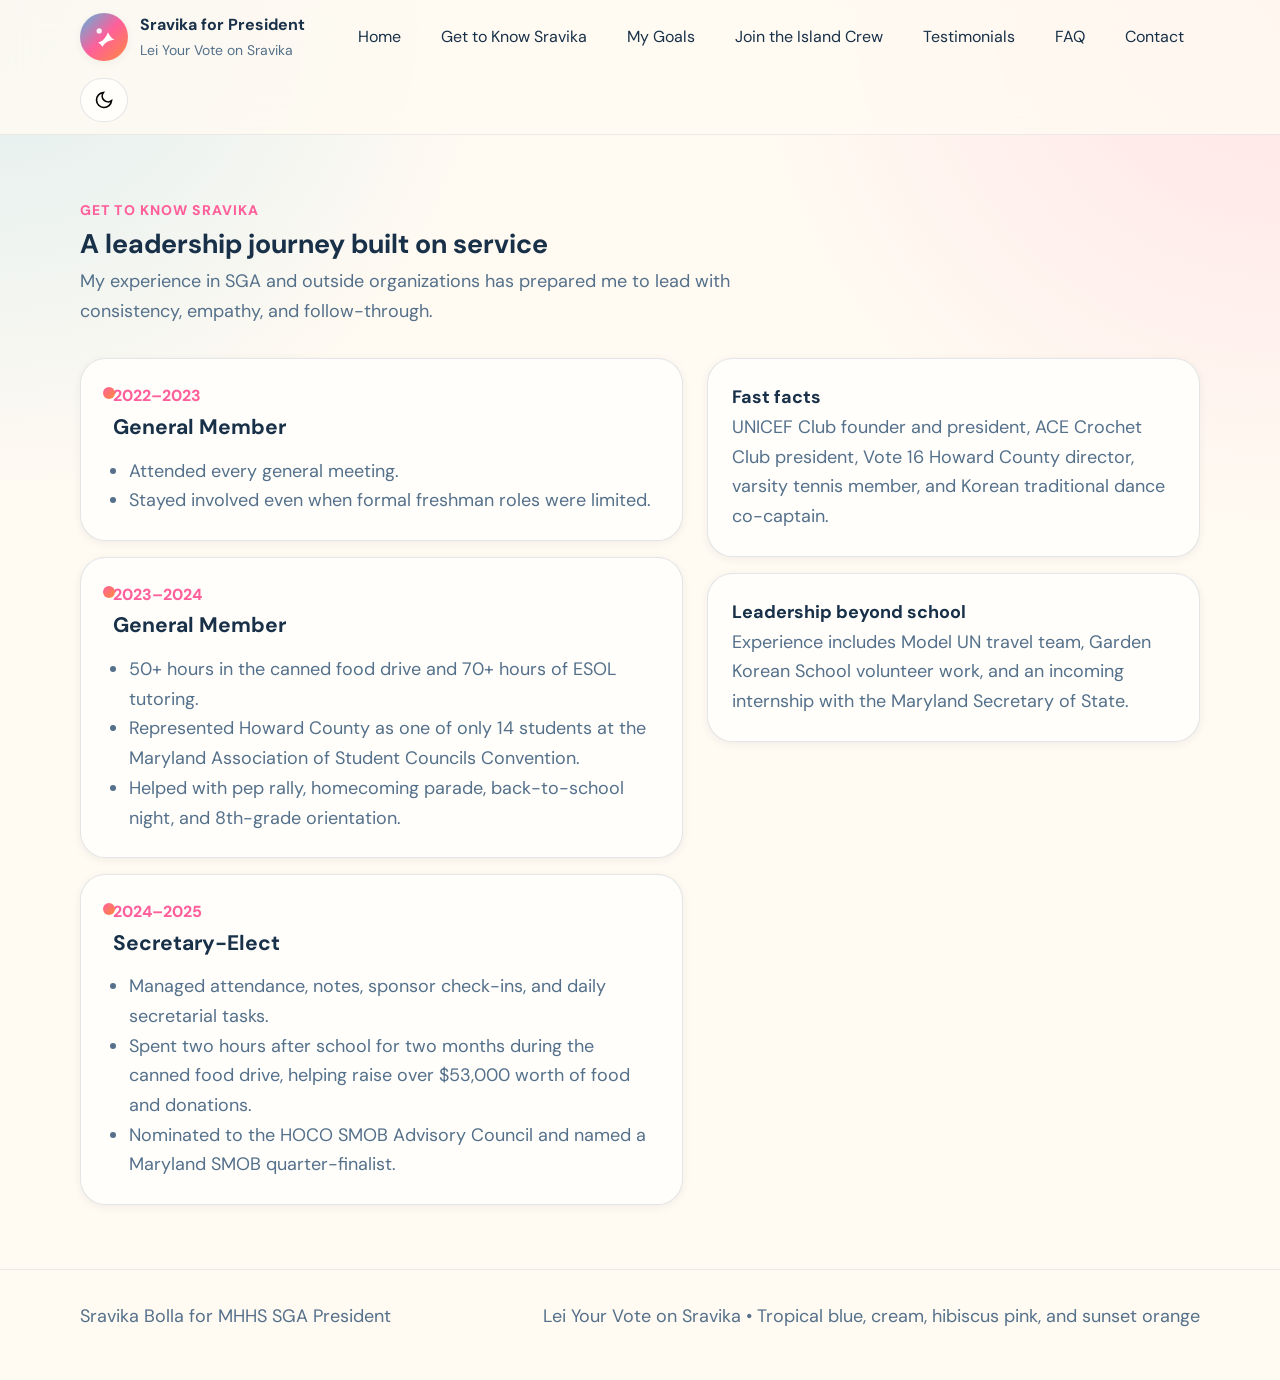
==== about.html @ d7355112 "Add files via upload" ====
<!DOCTYPE html><html lang="en"><head><meta charset="UTF-8"><meta name="viewport" content="width=device-width, initial-scale=1.0, maximum-scale=1"><link rel="preconnect" href="https://fonts.googleapis.com"><link rel="preconnect" href="https://fonts.gstatic.com" crossorigin><link href="https://fonts.googleapis.com/css2?family=DM+Sans:wght@400;500;700;800&family=Fraunces:opsz,wght,SOFT@9..144,400;800,100&display=swap" rel="stylesheet"><link rel="stylesheet" href="styles.css"><title>About | Sravika Bolla Campaign</title></head><body><a class="skip-link" href="#main">Skip to content</a><header class="site-header"><div class="container nav-wrap"><a class="brand" href="index.html"><div class="brand-mark" aria-hidden="true"><svg viewBox="0 0 64 64" fill="none" xmlns="http://www.w3.org/2000/svg"><path d="M18 45C27 43 36 35 41 21C45 29 49 34 56 39C44 39 34 45 28 55C27 51 23 47 18 45Z" fill="currentColor"/><circle cx="21" cy="18" r="6" fill="currentColor" opacity="0.9"/></svg></div><div class="brand-copy"><strong>Sravika for President</strong><span>Lei Your Vote on Sravika</span></div></a><button class="menu-toggle" type="button" aria-expanded="false" aria-controls="site-nav" aria-label="Open navigation menu"><span></span><span></span><span></span></button><nav class="nav-links" id="site-nav" aria-label="Section navigation"><a href="index.html">Home</a><a href="about.html">Get to Know Sravika</a><a href="goals.html">My Goals</a><a href="ideas.html">Join the Island Crew</a><a href="testimonials.html">Testimonials</a><a href="faq.html">FAQ</a><a href="contact.html">Contact</a></nav><button class="theme-toggle" type="button" data-theme-toggle aria-label="Toggle color theme"></button></div></header><main id="main">
<section id="about"><div class="container"><div class="section-heading"><div class="kicker">Get to know Sravika</div><h1 class="page-title">A leadership journey built on service</h1><p>My experience in SGA and outside organizations has prepared me to lead with consistency, empathy, and follow-through.</p></div><div class="split"><div class="timeline"><article class="timeline-item"><div class="year">2022–2023</div><h3>General Member</h3><ul><li>Attended every general meeting.</li><li>Stayed involved even when formal freshman roles were limited.</li></ul></article><article class="timeline-item"><div class="year">2023–2024</div><h3>General Member</h3><ul><li>50+ hours in the canned food drive and 70+ hours of ESOL tutoring.</li><li>Represented Howard County as one of only 14 students at the Maryland Association of Student Councils Convention.</li><li>Helped with pep rally, homecoming parade, back-to-school night, and 8th-grade orientation.</li></ul></article><article class="timeline-item"><div class="year">2024–2025</div><h3>Secretary-Elect</h3><ul><li>Managed attendance, notes, sponsor check-ins, and daily secretarial tasks.</li><li>Spent two hours after school for two months during the canned food drive, helping raise over $53,000 worth of food and donations.</li><li>Nominated to the HOCO SMOB Advisory Council and named a Maryland SMOB quarter-finalist.</li></ul></article></div><div class="mini-list"><div class="mini-item"><strong>Fast facts</strong><p>UNICEF Club founder and president, ACE Crochet Club president, Vote 16 Howard County director, varsity tennis member, and Korean traditional dance co-captain.</p></div><div class="mini-item"><strong>Leadership beyond school</strong><p>Experience includes Model UN travel team, Garden Korean School volunteer work, and an incoming internship with the Maryland Secretary of State.</p></div></div></div></div></section>
</main><footer class="footer"><div class="container footer-wrap"><p>Sravika Bolla for MHHS SGA President</p><p>Lei Your Vote on Sravika • Tropical blue, cream, hibiscus pink, and sunset orange</p></div></footer><script src="script.js" defer></script></body></html>
---- styles.css ----
html { -webkit-text-size-adjust: 100%; text-size-adjust: 100%; }
body { overflow-x: hidden; }
:root, [data-theme="light"] {
  --text-xs: clamp(0.75rem, 0.7rem + 0.25vw, 0.875rem);
  --text-sm: clamp(0.875rem, 0.8rem + 0.35vw, 1rem);
  --text-base: clamp(1rem, 0.95rem + 0.25vw, 1.125rem);
  --text-lg: clamp(1.125rem, 1rem + 0.75vw, 1.5rem);
  --text-xl: clamp(1.5rem, 1.2rem + 1.25vw, 2.25rem);
  --text-2xl: clamp(2rem, 1.2rem + 2.5vw, 3.5rem);
  --text-3xl: clamp(2.5rem, 1rem + 4vw, 5rem);
  --space-1: 0.25rem;
  --space-2: 0.5rem;
  --space-3: 0.75rem;
  --space-4: 1rem;
  --space-5: 1.25rem;
  --space-6: 1.5rem;
  --space-8: 2rem;
  --space-10: 2.5rem;
  --space-12: 3rem;
  --space-16: 4rem;
  --space-20: 5rem;
  --space-24: 6rem;
  --radius-sm: 0.375rem;
  --radius-md: 0.7rem;
  --radius-lg: 1.1rem;
  --radius-xl: 1.6rem;
  --radius-full: 999px;
  --font-display: 'Fraunces', Georgia, serif;
  --font-body: 'DM Sans', system-ui, sans-serif;
  --color-bg: #fffaf2;
  --color-surface: #fffefb;
  --color-surface-2: #fff5ea;
  --color-surface-offset: #eef9ff;
  --color-border: rgba(26, 54, 77, 0.12);
  --color-divider: rgba(26, 54, 77, 0.08);
  --color-text: #183048;
  --color-text-muted: #54708a;
  --color-text-faint: #8ea2b3;
  --color-text-inverse: #fffdf9;
  --color-primary: #52b7df;
  --color-secondary: #ff5f9a;
  --color-accent: #ff8a3d;
  --color-highlight: #fff0c6;
  --shadow-sm: 0 2px 10px rgba(24, 48, 72, 0.06);
  --shadow-md: 0 16px 40px rgba(24, 48, 72, 0.12);
  --shadow-lg: 0 28px 60px rgba(24, 48, 72, 0.16);
  --content-default: 1120px;
  --hero-gradient: linear-gradient(135deg, #fff5d9 0%, #ffd8df 30%, #9fe4ff 65%, #ff9b54 100%);
}
[data-theme="dark"] {
  --color-bg: #0e1a24;
  --color-surface: #132434;
  --color-surface-2: #182d40;
  --color-surface-offset: #10202e;
  --color-border: rgba(255,255,255,0.12);
  --color-divider: rgba(255,255,255,0.08);
  --color-text: #f4f7fb;
  --color-text-muted: #b5c4d2;
  --color-text-faint: #7f96ab;
  --color-text-inverse: #112131;
  --color-primary: #78d4ff;
  --color-secondary: #ff88b6;
  --color-accent: #ffb062;
  --color-highlight: #55472c;
  --shadow-sm: 0 2px 10px rgba(0,0,0,0.2);
  --shadow-md: 0 16px 40px rgba(0,0,0,0.28);
  --shadow-lg: 0 28px 60px rgba(0,0,0,0.35);
  --hero-gradient: linear-gradient(135deg, #16364d 0%, #281d38 36%, #10506e 68%, #7f3e1e 100%);
}
*,*::before,*::after{box-sizing:border-box;margin:0;padding:0}
html{scroll-behavior:smooth}
body{
  min-height:100vh;
  font-family:var(--font-body);
  font-size:var(--text-base);
  color:var(--color-text);
  background:
    radial-gradient(circle at top right, rgba(255,95,154,0.15), transparent 28%),
    radial-gradient(circle at top left, rgba(82,183,223,0.18), transparent 26%),
    var(--color-bg);
  line-height:1.65
}
a{color:inherit;text-decoration:none}
button,input,textarea{font:inherit}
button{cursor:pointer;border:none;background:none}
.skip-link{position:absolute;left:-999px;top:auto}
.skip-link:focus{left:1rem;top:1rem;z-index:1000;background:var(--color-surface);padding:.75rem 1rem;border-radius:var(--radius-full);box-shadow:var(--shadow-md)}
.container{width:min(calc(100% - 2rem), var(--content-default));margin:0 auto}
.site-header{
  position:sticky;
  top:0;
  z-index:30;
  backdrop-filter:blur(16px);
  background:color-mix(in srgb, var(--color-bg) 82%, transparent);
  border-bottom:1px solid var(--color-divider)
}
.nav-wrap{
  display:flex;
  align-items:center;
  justify-content:space-between;
  gap:var(--space-4);
  padding:var(--space-3) 0;
  flex-wrap:wrap
}
.brand{display:flex;align-items:center;gap:var(--space-3)}
.brand-mark{
  width:48px;height:48px;border-radius:50%;overflow:hidden;flex-shrink:0;
  background:linear-gradient(135deg,var(--color-primary),var(--color-secondary),var(--color-accent));
  box-shadow:var(--shadow-sm);padding:10px;color:white
}
.brand-copy strong{display:block;font-size:var(--text-sm)}
.brand-copy span{display:block;font-size:var(--text-xs);color:var(--color-text-muted)}
.menu-toggle{
  display:none;
  width:48px;height:48px;border-radius:var(--radius-full);
  border:1px solid var(--color-border);background:var(--color-surface);
  align-items:center;justify-content:center;gap:4px;flex-direction:column
}
.menu-toggle span{width:18px;height:2px;border-radius:999px;background:var(--color-text);display:block}
.nav-links{display:flex;flex-wrap:wrap;justify-content:center;gap:var(--space-2)}
.nav-links a,.theme-toggle{
  min-height:44px;
  display:inline-flex;
  align-items:center;
  justify-content:center;
  padding:.75rem 1rem;
  border-radius:var(--radius-full);
  font-size:var(--text-sm)
}
.nav-links a:hover,.theme-toggle:hover{background:var(--color-surface-2)}
.theme-toggle{
  border:1px solid var(--color-border);
  background:var(--color-surface);
  width:48px;
  padding:0
}
.hero{
  position:relative;
  overflow:clip;
  padding:clamp(var(--space-12),8vw,var(--space-24)) 0 var(--space-16)
}
.hero::after{
  content:'';
  position:absolute;
  inset:2rem auto auto 50%;
  transform:translateX(-50%);
  width:min(1100px,94vw);
  height:100%;
  z-index:-1;
  background:var(--hero-gradient);
  border-radius:40px;
  opacity:.92
}
.hero-grid,.split,.contact-layout,.crew-grid,.poll-wrap{
  display:grid;
  grid-template-columns:1.1fr .9fr;
  gap:var(--space-6);
  align-items:start
}
.eyebrow{
  display:inline-flex;
  align-items:center;
  gap:var(--space-2);
  padding:.45rem .9rem;
  border-radius:var(--radius-full);
  font-size:var(--text-xs);
  letter-spacing:.04em;
  text-transform:uppercase;
  font-weight:700;
  background:rgba(255,255,255,.55);
  border:1px solid rgba(255,255,255,.45);
  color:#23455f
}
.hero h1,.section-heading h2{font-family:var(--font-display)}
.hero h1{
  font-size:var(--text-3xl);
  line-height:.96;
  margin-top:var(--space-4);
  max-width:12ch
}
.hero .tagline{
  font-size:var(--text-xl);
  margin-top:var(--space-4);
  color:#23455f;
  font-weight:700
}
.hero p,.section-heading p,.quote-card p,.mini-item p,.timeline-item li,.postcard p,details p,.helper,.contact-layout p,.pillar p{color:var(--color-text-muted)}
.hero-actions{
  display:flex;
  flex-wrap:wrap;
  gap:var(--space-3);
  margin-top:var(--space-6)
}
.btn{
  min-height:48px;
  padding:.9rem 1.25rem;
  border-radius:var(--radius-full);
  display:inline-flex;
  align-items:center;
  justify-content:center;
  gap:var(--space-2);
  font-weight:700;
  font-size:var(--text-sm)
}
.btn-primary{background:var(--color-text);color:var(--color-text-inverse);box-shadow:var(--shadow-md)}
.btn-secondary{background:rgba(255,255,255,.72);color:var(--color-text);border:1px solid rgba(255,255,255,.5)}
section{padding:clamp(var(--space-10),5vw,var(--space-20)) 0}
.section-heading{max-width:46rem;margin-bottom:var(--space-8)}
.section-heading .kicker{
  color:var(--color-secondary);
  text-transform:uppercase;
  letter-spacing:.08em;
  font-size:var(--text-xs);
  font-weight:800
}
.section-heading h2{font-size:var(--text-2xl);margin-top:var(--space-2)}
.quote-card,.mini-item,.timeline-item,.pillar,.form-card,.postcard,details,.floating-card,.countdown-card,.poll-card{
  background:var(--color-surface);
  border:1px solid var(--color-border);
  border-radius:var(--radius-xl);
  padding:var(--space-6);
  box-shadow:var(--shadow-sm)
}
.mini-list,.timeline,.faq-list,.contact-info{display:grid;gap:var(--space-4)}
.timeline-item{
  position:relative;
  padding-left:var(--space-8)
}
.timeline-item::before{
  content:'';
  position:absolute;
  left:1.4rem;
  top:1.75rem;
  width:12px;
  height:12px;
  border-radius:50%;
  background:linear-gradient(135deg,var(--color-secondary),var(--color-accent))
}
.timeline-item .year{font-size:var(--text-sm);color:var(--color-secondary);font-weight:800}
.timeline-item ul,.pillar ul{margin-top:var(--space-3);padding-left:1rem}
.pillar-grid,.testimonial-grid{display:grid;gap:var(--space-4)}
.pillar-grid{grid-template-columns:repeat(2,minmax(0,1fr))}
.testimonial-grid{grid-template-columns:repeat(3,minmax(0,1fr))}
.pillar{position:relative;overflow:hidden}
.pillar::after{
  content:'';
  position:absolute;
  right:-18px;
  top:-18px;
  width:88px;
  height:88px;
  border-radius:50%;
  background:color-mix(in srgb,var(--color-primary) 16%,white);
  opacity:.9
}
.island-tag{
  display:inline-flex;
  padding:.4rem .8rem;
  border-radius:var(--radius-full);
  font-size:var(--text-xs);
  font-weight:800;
  background:var(--color-highlight);
  color:#7b4d06;
  margin-bottom:var(--space-3)
}
summary{cursor:pointer;list-style:none}
summary::-webkit-details-marker{display:none}
input,textarea{
  width:100%;
  border-radius:var(--radius-lg);
  border:1px solid var(--color-border);
  background:var(--color-surface-2);
  padding:.9rem 1rem;
  color:var(--color-text)
}
textarea{min-height:150px;resize:vertical}
label{
  font-size:var(--text-sm);
  font-weight:700;
  display:block;
  margin-bottom:var(--space-2)
}
.form-card form,.field{display:grid;gap:var(--space-4)}
.wave-message{
  margin-top:var(--space-4);
  padding:var(--space-4);
  border-radius:var(--radius-lg);
  background:var(--color-surface-2);
  border:1px dashed var(--color-border)
}
.countdown-grid{
  display:grid;
  grid-template-columns:repeat(4,1fr);
  gap:var(--space-3);
  margin-top:var(--space-4)
}
.countdown-box{
  border-radius:var(--radius-lg);
  background:var(--color-surface-2);
  padding:var(--space-4);
  text-align:center
}
.countdown-box strong{
  font-size:var(--text-xl);
  display:block;
  font-family:var(--font-display)
}
.countdown-box span{
  color:var(--color-text-muted);
  font-size:var(--text-xs);
  text-transform:uppercase
}
.footer{padding:var(--space-8) 0 var(--space-12);border-top:1px solid var(--color-divider)}
.footer-wrap{
  display:flex;
  flex-wrap:wrap;
  justify-content:space-between;
  gap:var(--space-4);
  color:var(--color-text-muted)
}
.polaroid-stack{
  display:grid;
  grid-template-columns:repeat(2,minmax(0,1fr));
  gap:var(--space-4)
}
.polaroid{
  background:#fffdf9;
  padding:var(--space-3) var(--space-3) var(--space-5);
  border-radius:var(--radius-md);
  box-shadow:var(--shadow-lg);
  border:1px solid rgba(24,48,72,.08)
}
.photo{
  aspect-ratio:4/5;
  border-radius:calc(var(--radius-md) - .25rem);
  background:linear-gradient(160deg, rgba(82,183,223,.9), rgba(255,95,154,.75), rgba(255,138,61,.85))
}
.contact-chip{
  display:inline-flex;
  align-items:center;
  gap:var(--space-2);
  padding:.8rem 1rem;
  border-radius:var(--radius-full);
  background:var(--color-surface-2);
  border:1px solid var(--color-border);
  font-weight:700;
  width:fit-content
}
@media (max-width:900px){
  .menu-toggle{display:inline-flex}
  .nav-links{
    display:none;
    width:100%;
    margin-top:var(--space-3);
    padding:var(--space-3);
    border-radius:var(--radius-xl);
    background:color-mix(in srgb, var(--color-bg) 90%, transparent);
    border:1px solid var(--color-border);
    box-shadow:var(--shadow-md)
  }
  .nav-links.open{display:grid}
  .nav-wrap{position:relative}
  .hero::after{width:calc(100% - 1rem);border-radius:28px}
  .hero-grid,.split,.contact-layout,.crew-grid,.poll-wrap{grid-template-columns:1fr}
  .testimonial-grid,.pillar-grid{grid-template-columns:1fr}
  .countdown-grid{grid-template-columns:repeat(2,1fr)}
  .btn{width:100%}
  .quote-card,.mini-item,.timeline-item,.pillar,.form-card,.postcard,details,.floating-card,.countdown-card,.poll-card{padding:var(--space-5)}
}
@media (max-width:640px){
  .container{width:min(calc(100% - 1rem), var(--content-default))}
  .brand-copy span{display:none}
  .brand-mark{width:42px;height:42px}
  .nav-links{grid-template-columns:repeat(2,minmax(0,1fr))}
  .nav-links a{font-size:var(--text-xs);padding:0.7rem 0.8rem;justify-content:center}
  .hero h1{font-size:clamp(2.2rem, 11vw, 3.25rem);max-width:8.5ch}
  .hero .tagline{font-size:clamp(1.2rem, 5vw, 1.5rem)}
  .hero p{font-size:var(--text-sm)}
  .polaroid-stack{grid-template-columns:1fr 1fr}
  .countdown-box strong{font-size:clamp(1.2rem, 5vw, 1.6rem)}
  .countdown-box span{font-size:.64rem}
  .section-heading h2{font-size:clamp(1.7rem, 8vw, 2.3rem)}
  label,.helper,.timeline-item li,.pillar p,.postcard p,.contact-layout p{font-size:var(--text-sm)}
  input,textarea{font-size:16px}
  textarea{min-height:130px}
}
@media (max-width:420px){
  .nav-links{grid-template-columns:1fr 1fr}
  .polaroid-stack{grid-template-columns:1fr}
  .countdown-grid{grid-template-columns:1fr 1fr}
  .footer-wrap{font-size:var(--text-sm)}
}
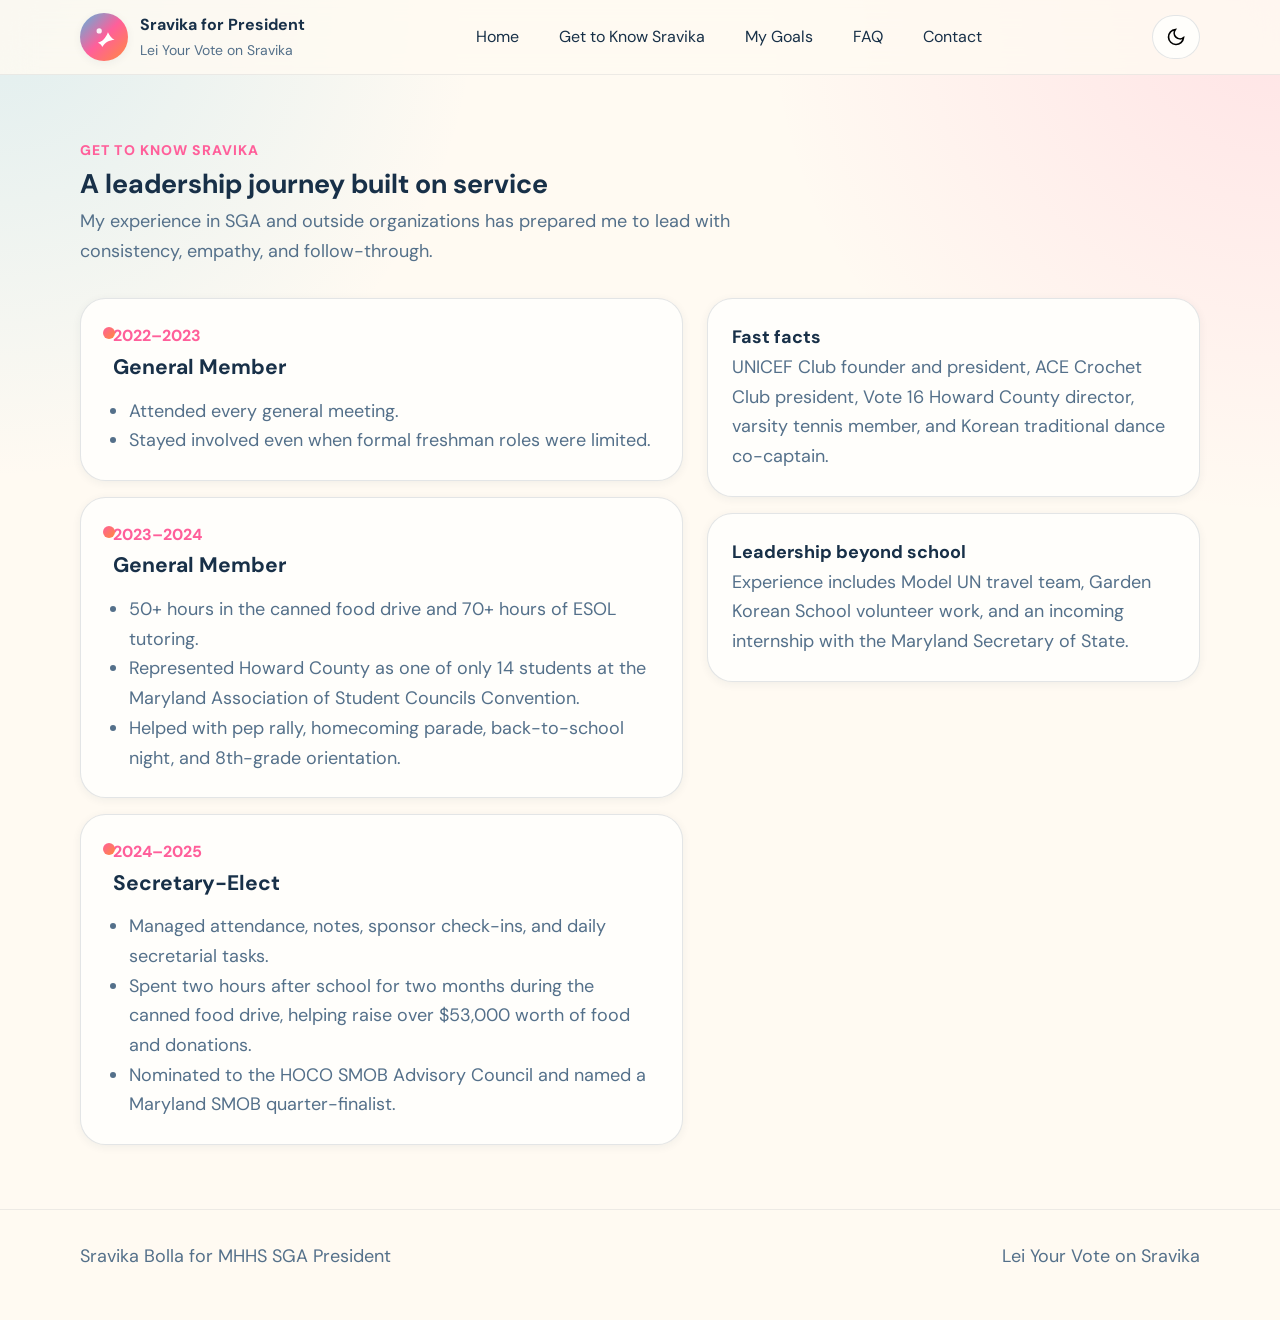
==== commit 334f2f81: "Add files via upload" ====
--- a/about.html
+++ b/about.html
@@ -1,3 +1,100 @@
-<!DOCTYPE html><html lang="en"><head><meta charset="UTF-8"><meta name="viewport" content="width=device-width, initial-scale=1.0, maximum-scale=1"><link rel="preconnect" href="https://fonts.googleapis.com"><link rel="preconnect" href="https://fonts.gstatic.com" crossorigin><link href="https://fonts.googleapis.com/css2?family=DM+Sans:wght@400;500;700;800&family=Fraunces:opsz,wght,SOFT@9..144,400;800,100&display=swap" rel="stylesheet"><link rel="stylesheet" href="styles.css"><title>About | Sravika Bolla Campaign</title></head><body><a class="skip-link" href="#main">Skip to content</a><header class="site-header"><div class="container nav-wrap"><a class="brand" href="index.html"><div class="brand-mark" aria-hidden="true"><svg viewBox="0 0 64 64" fill="none" xmlns="http://www.w3.org/2000/svg"><path d="M18 45C27 43 36 35 41 21C45 29 49 34 56 39C44 39 34 45 28 55C27 51 23 47 18 45Z" fill="currentColor"/><circle cx="21" cy="18" r="6" fill="currentColor" opacity="0.9"/></svg></div><div class="brand-copy"><strong>Sravika for President</strong><span>Lei Your Vote on Sravika</span></div></a><button class="menu-toggle" type="button" aria-expanded="false" aria-controls="site-nav" aria-label="Open navigation menu"><span></span><span></span><span></span></button><nav class="nav-links" id="site-nav" aria-label="Section navigation"><a href="index.html">Home</a><a href="about.html">Get to Know Sravika</a><a href="goals.html">My Goals</a><a href="ideas.html">Join the Island Crew</a><a href="testimonials.html">Testimonials</a><a href="faq.html">FAQ</a><a href="contact.html">Contact</a></nav><button class="theme-toggle" type="button" data-theme-toggle aria-label="Toggle color theme"></button></div></header><main id="main">
-<section id="about"><div class="container"><div class="section-heading"><div class="kicker">Get to know Sravika</div><h1 class="page-title">A leadership journey built on service</h1><p>My experience in SGA and outside organizations has prepared me to lead with consistency, empathy, and follow-through.</p></div><div class="split"><div class="timeline"><article class="timeline-item"><div class="year">2022–2023</div><h3>General Member</h3><ul><li>Attended every general meeting.</li><li>Stayed involved even when formal freshman roles were limited.</li></ul></article><article class="timeline-item"><div class="year">2023–2024</div><h3>General Member</h3><ul><li>50+ hours in the canned food drive and 70+ hours of ESOL tutoring.</li><li>Represented Howard County as one of only 14 students at the Maryland Association of Student Councils Convention.</li><li>Helped with pep rally, homecoming parade, back-to-school night, and 8th-grade orientation.</li></ul></article><article class="timeline-item"><div class="year">2024–2025</div><h3>Secretary-Elect</h3><ul><li>Managed attendance, notes, sponsor check-ins, and daily secretarial tasks.</li><li>Spent two hours after school for two months during the canned food drive, helping raise over $53,000 worth of food and donations.</li><li>Nominated to the HOCO SMOB Advisory Council and named a Maryland SMOB quarter-finalist.</li></ul></article></div><div class="mini-list"><div class="mini-item"><strong>Fast facts</strong><p>UNICEF Club founder and president, ACE Crochet Club president, Vote 16 Howard County director, varsity tennis member, and Korean traditional dance co-captain.</p></div><div class="mini-item"><strong>Leadership beyond school</strong><p>Experience includes Model UN travel team, Garden Korean School volunteer work, and an incoming internship with the Maryland Secretary of State.</p></div></div></div></div></section>
-</main><footer class="footer"><div class="container footer-wrap"><p>Sravika Bolla for MHHS SGA President</p><p>Lei Your Vote on Sravika • Tropical blue, cream, hibiscus pink, and sunset orange</p></div></footer><script src="script.js" defer></script></body></html>+<!DOCTYPE html>
+<html lang="en">
+
+<head>
+    <meta charset="UTF-8">
+    <meta name="viewport" content="width=device-width, initial-scale=1.0, maximum-scale=1">
+    <link rel="preconnect" href="https://fonts.googleapis.com">
+    <link rel="preconnect" href="https://fonts.gstatic.com" crossorigin>
+    <link
+        href="https://fonts.googleapis.com/css2?family=DM+Sans:wght@400;500;700;800&family=Fraunces:opsz,wght,SOFT@9..144,400;800,100&display=swap"
+        rel="stylesheet">
+    <link rel="stylesheet" href="styles.css">
+    <title>About | Sravika Bolla Campaign</title>
+</head>
+
+<body><a class="skip-link" href="#main">Skip to content</a>
+    <header class="site-header">
+        <div class="container nav-wrap"><a class="brand" href="index.html">
+                <div class="brand-mark" aria-hidden="true"><svg viewBox="0 0 64 64" fill="none"
+                        xmlns="http://www.w3.org/2000/svg">
+                        <path d="M18 45C27 43 36 35 41 21C45 29 49 34 56 39C44 39 34 45 28 55C27 51 23 47 18 45Z"
+                            fill="currentColor" />
+                        <circle cx="21" cy="18" r="6" fill="currentColor" opacity="0.9" />
+                    </svg></div>
+                <div class="brand-copy"><strong>Sravika for President</strong><span>Lei Your Vote on Sravika</span>
+                </div>
+            </a><button class="menu-toggle" type="button" aria-expanded="false" aria-controls="site-nav"
+                aria-label="Open navigation menu"><span></span><span></span><span></span></button>
+            <nav class="nav-links" id="site-nav" aria-label="Section navigation"><a href="index.html">Home</a><a
+                    href="about.html">Get to Know Sravika</a><a href="goals.html">My Goals</a><a href="faq.html">FAQ</a><a
+                    href="contact.html">Contact</a></nav><button class="theme-toggle" type="button" data-theme-toggle
+                aria-label="Toggle color theme"></button>
+        </div>
+    </header>
+    <main id="main">
+        <section id="about">
+            <div class="container">
+                <div class="section-heading">
+                    <div class="kicker">Get to know Sravika</div>
+                    <h1 class="page-title">A leadership journey built on service</h1>
+                    <p>My experience in SGA and outside organizations has prepared me to lead with consistency, empathy,
+                        and follow-through.</p>
+                </div>
+                <div class="split">
+                    <div class="timeline">
+                        <article class="timeline-item">
+                            <div class="year">2022–2023</div>
+                            <h3>General Member</h3>
+                            <ul>
+                                <li>Attended every general meeting.</li>
+                                <li>Stayed involved even when formal freshman roles were limited.</li>
+                            </ul>
+                        </article>
+                        <article class="timeline-item">
+                            <div class="year">2023–2024</div>
+                            <h3>General Member</h3>
+                            <ul>
+                                <li>50+ hours in the canned food drive and 70+ hours of ESOL tutoring.</li>
+                                <li>Represented Howard County as one of only 14 students at the Maryland Association of
+                                    Student Councils Convention.</li>
+                                <li>Helped with pep rally, homecoming parade, back-to-school night, and 8th-grade
+                                    orientation.</li>
+                            </ul>
+                        </article>
+                        <article class="timeline-item">
+                            <div class="year">2024–2025</div>
+                            <h3>Secretary-Elect</h3>
+                            <ul>
+                                <li>Managed attendance, notes, sponsor check-ins, and daily secretarial tasks.</li>
+                                <li>Spent two hours after school for two months during the canned food drive, helping
+                                    raise over $53,000 worth of food and donations.</li>
+                                <li>Nominated to the HOCO SMOB Advisory Council and named a Maryland SMOB
+                                    quarter-finalist.</li>
+                            </ul>
+                        </article>
+                    </div>
+                    <div class="mini-list">
+                        <div class="mini-item"><strong>Fast facts</strong>
+                            <p>UNICEF Club founder and president, ACE Crochet Club president, Vote 16 Howard County
+                                director, varsity tennis member, and Korean traditional dance co-captain.</p>
+                        </div>
+                        <div class="mini-item"><strong>Leadership beyond school</strong>
+                            <p>Experience includes Model UN travel team, Garden Korean School volunteer work, and an
+                                incoming internship with the Maryland Secretary of State.</p>
+                        </div>
+                    </div>
+                </div>
+            </div>
+        </section>
+    </main>
+    <footer class="footer">
+        <div class="container footer-wrap">
+            <p>Sravika Bolla for MHHS SGA President</p>
+            <p>Lei Your Vote on Sravika</p>
+        </div>
+    </footer>
+    <script src="script.js" defer></script>
+</body>
+
+</html>
--- a/styles.css
+++ b/styles.css
@@ -389,4 +389,8 @@
   .polaroid-stack{grid-template-columns:1fr}
   .countdown-grid{grid-template-columns:1fr 1fr}
   .footer-wrap{font-size:var(--text-sm)}
+}
+.hero-photo {
+  grid-column: 1 / -1;
+  margin: var(--space-6) 0;
 }
